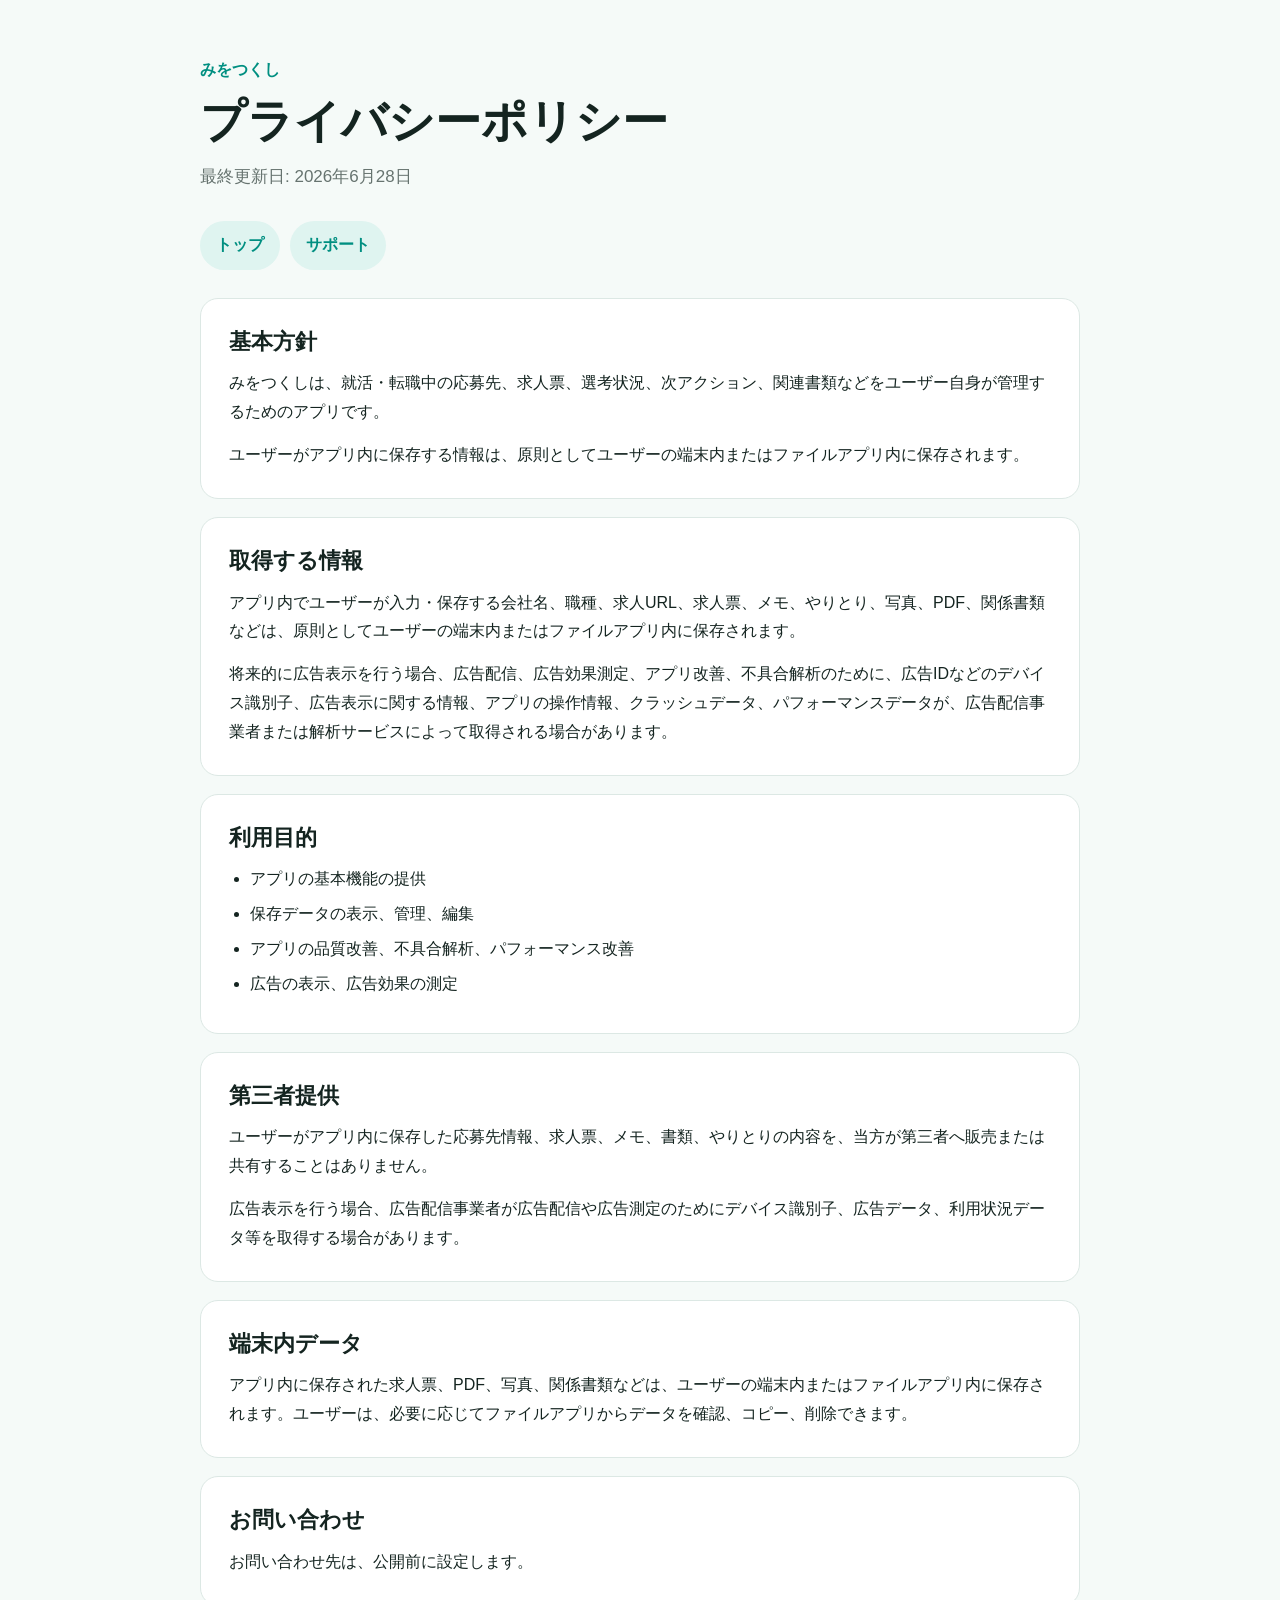
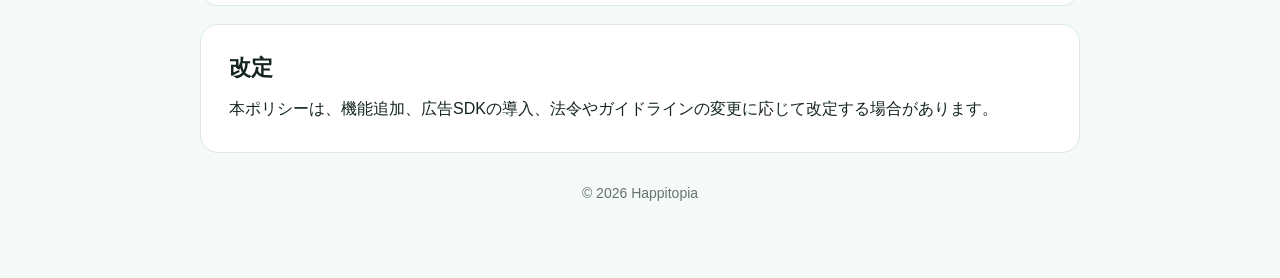
==== privacy/index.html @ 1f761ab5 "Create index.html" ====
<!doctype html>
<html lang="ja">
<head>
  <meta charset="utf-8">
  <meta name="viewport" content="width=device-width, initial-scale=1">
  <title>みをつくし プライバシーポリシー</title>
  <meta name="description" content="みをつくしのプライバシーポリシー">
  <link rel="stylesheet" href="../assets/site.css">
</head>
<body>
  <main>
    <header>
      <div class="brand">みをつくし</div>
      <h1>プライバシーポリシー</h1>
      <div class="updated">最終更新日: 2026年6月28日</div>
    </header>

    <nav>
      <a class="secondary" href="../">トップ</a>
      <a class="secondary" href="../support/">サポート</a>
    </nav>

    <section>
      <h2>基本方針</h2>
      <p>みをつくしは、就活・転職中の応募先、求人票、選考状況、次アクション、関連書類などをユーザー自身が管理するためのアプリです。</p>
      <p>ユーザーがアプリ内に保存する情報は、原則としてユーザーの端末内またはファイルアプリ内に保存されます。</p>
    </section>

    <section>
      <h2>取得する情報</h2>
      <p>アプリ内でユーザーが入力・保存する会社名、職種、求人URL、求人票、メモ、やりとり、写真、PDF、関係書類などは、原則としてユーザーの端末内またはファイルアプリ内に保存されます。</p>
      <p>将来的に広告表示を行う場合、広告配信、広告効果測定、アプリ改善、不具合解析のために、広告IDなどのデバイス識別子、広告表示に関する情報、アプリの操作情報、クラッシュデータ、パフォーマンスデータが、広告配信事業者または解析サービスによって取得される場合があります。</p>
    </section>

    <section>
      <h2>利用目的</h2>
      <ul>
        <li>アプリの基本機能の提供</li>
        <li>保存データの表示、管理、編集</li>
        <li>アプリの品質改善、不具合解析、パフォーマンス改善</li>
        <li>広告の表示、広告効果の測定</li>
      </ul>
    </section>

    <section>
      <h2>第三者提供</h2>
      <p>ユーザーがアプリ内に保存した応募先情報、求人票、メモ、書類、やりとりの内容を、当方が第三者へ販売または共有することはありません。</p>
      <p>広告表示を行う場合、広告配信事業者が広告配信や広告測定のためにデバイス識別子、広告データ、利用状況データ等を取得する場合があります。</p>
    </section>

    <section>
      <h2>端末内データ</h2>
      <p>アプリ内に保存された求人票、PDF、写真、関係書類などは、ユーザーの端末内またはファイルアプリ内に保存されます。ユーザーは、必要に応じてファイルアプリからデータを確認、コピー、削除できます。</p>
    </section>

    <section>
      <h2>お問い合わせ</h2>
      <p>お問い合わせ先は、公開前に設定します。</p>
    </section>

    <section>
      <h2>改定</h2>
      <p>本ポリシーは、機能追加、広告SDKの導入、法令やガイドラインの変更に応じて改定する場合があります。</p>
    </section>

    <footer>
      &copy; 2026 Happitopia
    </footer>
  </main>
</body>
</html>
---- assets/site.css ----
:root {
  color-scheme: light dark;
  --bg: #f5faf8;
  --surface: #ffffff;
  --text: #142420;
  --muted: #66736f;
  --line: #dce8e4;
  --accent: #008f81;
  --accent-soft: #dff4f0;
}

@media (prefers-color-scheme: dark) {
  :root {
    --bg: #101614;
    --surface: #18211f;
    --text: #edf7f4;
    --muted: #a9b8b3;
    --line: #2b3835;
    --accent: #34c7b8;
    --accent-soft: #153a35;
  }
}

* {
  box-sizing: border-box;
}

body {
  margin: 0;
  background: var(--bg);
  color: var(--text);
  font-family: -apple-system, BlinkMacSystemFont, "Hiragino Sans", "Hiragino Kaku Gothic ProN", "Yu Gothic", sans-serif;
  line-height: 1.8;
}

main {
  width: min(880px, calc(100% - 32px));
  margin: 0 auto;
  padding: 56px 0 72px;
}

header {
  margin-bottom: 28px;
}

.brand {
  color: var(--accent);
  font-weight: 700;
  letter-spacing: 0;
  margin-bottom: 8px;
}

h1 {
  margin: 0;
  font-size: clamp(30px, 5vw, 46px);
  line-height: 1.25;
  letter-spacing: 0;
}

.lead,
.updated {
  color: var(--muted);
  margin-top: 12px;
  font-size: 17px;
}

nav {
  display: flex;
  flex-wrap: wrap;
  gap: 10px;
  margin: 28px 0;
}

nav a,
.button {
  display: inline-flex;
  align-items: center;
  justify-content: center;
  min-height: 44px;
  padding: 10px 16px;
  border-radius: 999px;
  background: var(--accent);
  color: #fff;
  text-decoration: none;
  font-weight: 700;
}

nav a.secondary,
.button.secondary {
  background: var(--accent-soft);
  color: var(--accent);
}

section {
  background: var(--surface);
  border: 1px solid var(--line);
  border-radius: 18px;
  padding: 28px;
  margin-top: 18px;
}

h2 {
  font-size: 22px;
  line-height: 1.4;
  margin: 0 0 12px;
  letter-spacing: 0;
}

p {
  margin: 0 0 14px;
}

p:last-child,
ul:last-child {
  margin-bottom: 0;
}

ul {
  margin: 0 0 14px;
  padding-left: 1.3em;
}

li {
  margin: 6px 0;
}

a {
  color: var(--accent);
}

footer {
  color: var(--muted);
  font-size: 14px;
  margin-top: 28px;
  text-align: center;
}
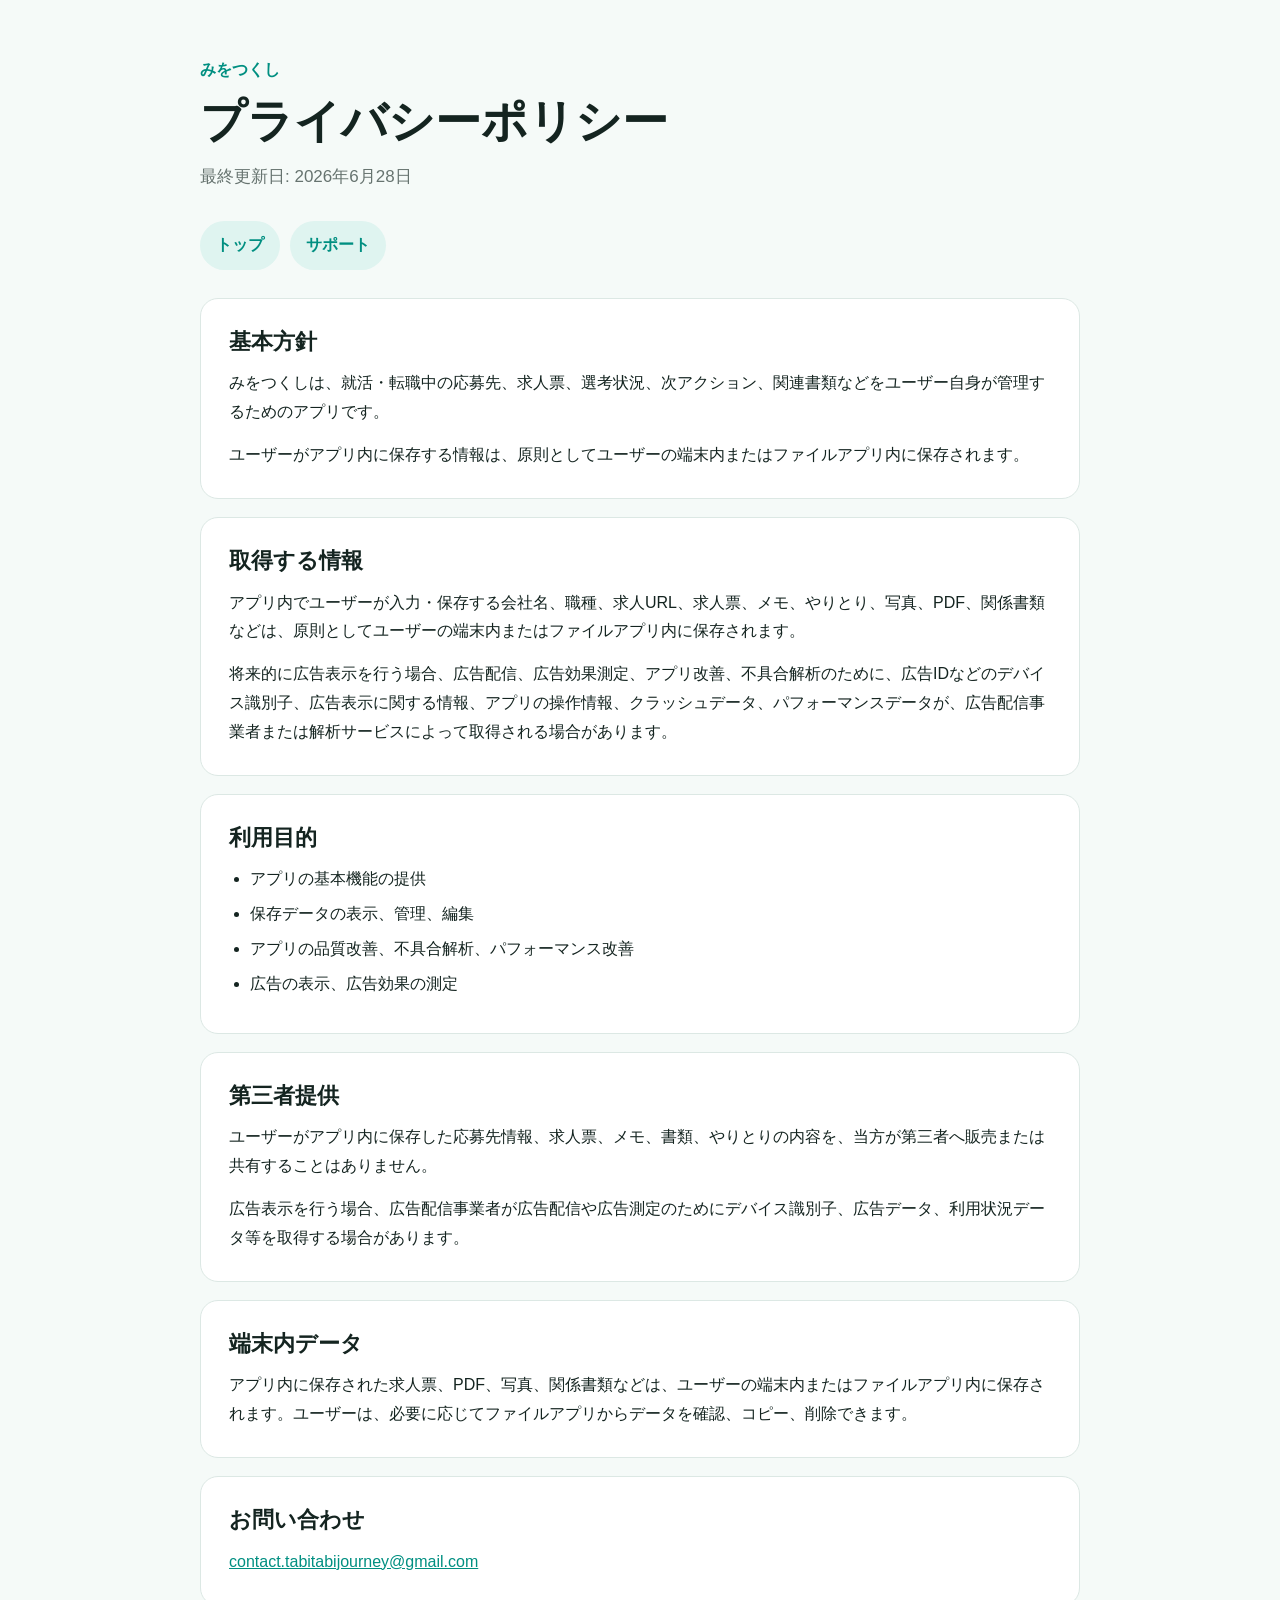
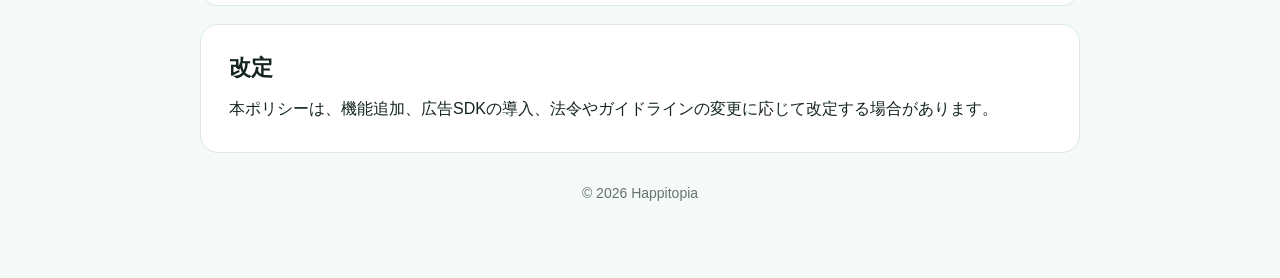
==== commit 8bcd99d0: "Update index.html" ====
--- a/privacy/index.html
+++ b/privacy/index.html
@@ -55,7 +55,7 @@
 
     <section>
       <h2>お問い合わせ</h2>
-      <p>お問い合わせ先は、公開前に設定します。</p>
+      <p><a href="mailto:contact.tabitabijourney@gmail.com">contact.tabitabijourney@gmail.com</a></p>
     </section>
 
     <section>
